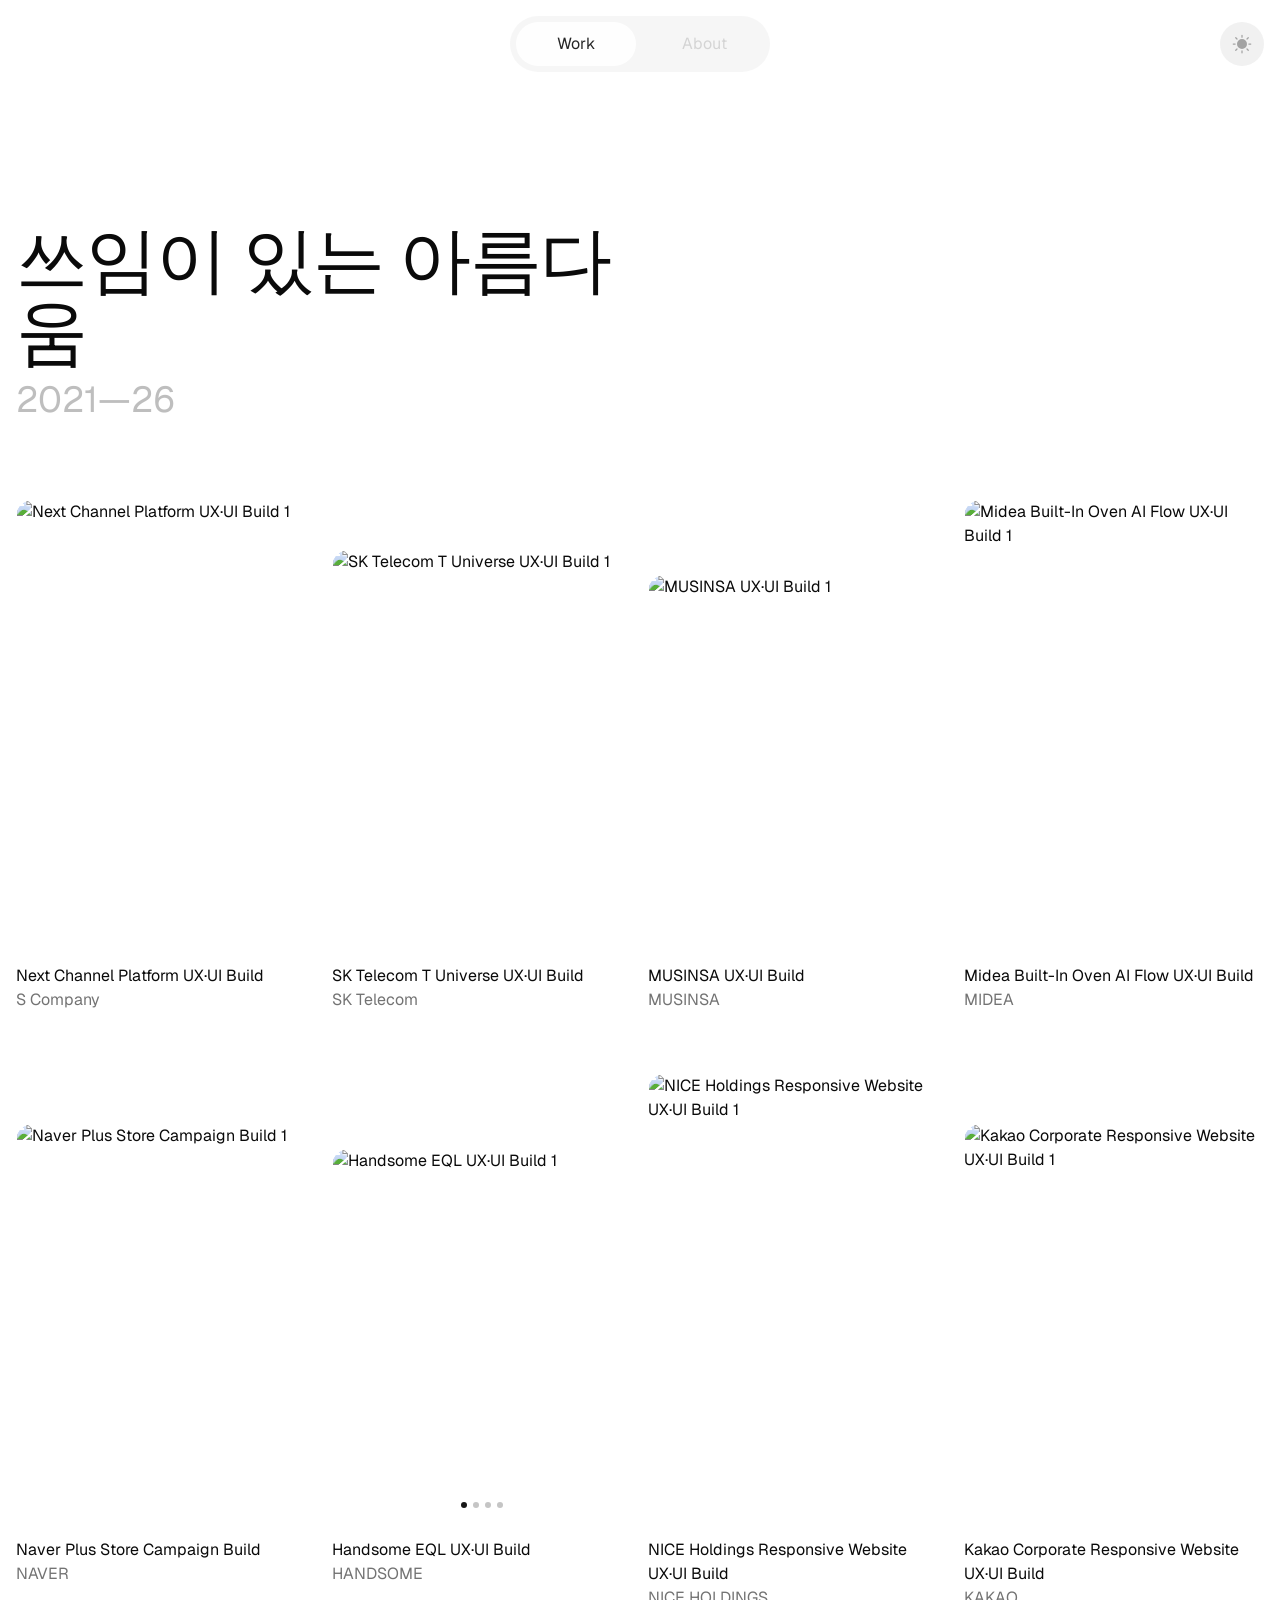
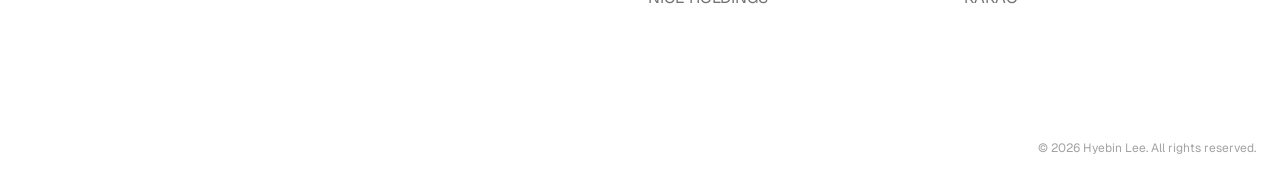
==== index.html @ cbdd17a4 "Replace the Work hero rotation with "Useful Beauty" in five languages Co-Authored-By: Claude Fable 5" ====
<!doctype html>
<html lang="ko">
<head>
  <meta charset="utf-8">
  <meta name="robots" content="noindex, nofollow">
  <meta name="viewport" content="width=device-width, initial-scale=1">
  <title>Hyebin Lee</title>
  <meta name="description" content="Selected works 2021—26">
  <link rel="icon" type="image/svg+xml" href="images/favicon/favicon.svg">
  <link rel="icon" type="image/png" sizes="32x32" href="images/favicon/favicon-32.png">
  <link rel="apple-touch-icon" sizes="180x180" href="images/favicon/favicon-180.png">
  <link rel="stylesheet" href="style.css">
  <!-- 첫 페인트 전 테마 적용 (깜빡임 방지) -->
  <script>
    (function () {
      var s = localStorage.getItem("theme");
      var d = window.matchMedia("(prefers-color-scheme: dark)").matches;
      if (s === "dark" || (!s && d)) document.documentElement.classList.add("dark");
    })();
  </script>
</head>
<body>
  <div class="shell">

    <!-- ===== 고정 헤더 ===== -->
    <div class="site-header">

      <nav class="seg-nav" data-active="work" aria-label="주 메뉴">
        <div class="seg-nav__bg"></div>
        <div class="seg-nav__track"><span class="seg-nav__pill"></span></div>
        <div class="seg-nav__links">
          <a class="seg-nav__link is-active" href="index.html" aria-current="page"><span>Work</span></a>
          <a class="seg-nav__link" href="info.html"><span>About</span></a>
        </div>
      </nav>
    </div>

    <main>
      <!-- ===== 히어로 ===== -->
      <section class="hero" aria-label="Intro">
        <header class="hero__inner">
          <h1 class="hero__title reveal" style="--delay:.05s">
            <span class="rotator" lang="ko" data-rotator data-items='["쓰임이 있는 아름다움", "Useful Beauty", "有用之美", "役に立つ美しさ", "Yǒuyòng zhī měi"]' data-langs='["ko", "en", "zh", "ja", "zh-Latn"]'>쓰임이 있는 아름다움</span>
          </h1>
          <p class="hero__sub reveal" style="--delay:.2s">2021—26</p>
        </header>
      </section>

      <section></section>

      <!-- ===== 프로젝트 갤러리 (script.js의 PROJECTS로 렌더) ===== -->
      <section class="gallery-section" aria-label="Project Gallery">
        <span class="sr-only">프로젝트 갤러리입니다.</span>
        <div class="gallery" aria-label="Gallery" data-gallery></div>
      </section>
    </main>

    <!-- ===== 푸터 ===== -->
    <footer class="site-footer">
      <div class="site-footer__theme">
        <button type="button" class="theme-btn" aria-label="테마 전환 버튼" data-theme-toggle>
          <span class="sr-only">테마를 전환합니다.</span>
          <span class="theme-btn__icon theme-btn__icon--sun" aria-hidden="true">
            <svg viewBox="0 0 256 256"><path d="M120,40V16a8,8,0,0,1,16,0V40a8,8,0,0,1-16,0Zm8,24a64,64,0,1,0,64,64A64.07,64.07,0,0,0,128,64ZM58.34,69.66A8,8,0,0,0,69.66,58.34l-16-16A8,8,0,0,0,42.34,53.66Zm0,116.68-16,16a8,8,0,0,0,11.32,11.32l16-16a8,8,0,0,0-11.32-11.32ZM192,72a8,8,0,0,0,5.66-2.34l16-16a8,8,0,0,0-11.32-11.32l-16,16A8,8,0,0,0,192,72Zm5.66,114.34a8,8,0,0,0-11.32,11.32l16,16a8,8,0,0,0,11.32-11.32ZM48,128a8,8,0,0,0-8-8H16a8,8,0,0,0,0,16H40A8,8,0,0,0,48,128Zm80,80a8,8,0,0,0-8,8v24a8,8,0,0,0,16,0V216A8,8,0,0,0,128,208Zm112-88H216a8,8,0,0,0,0,16h24a8,8,0,0,0,0-16Z"/></svg>
          </span>
          <span class="theme-btn__icon theme-btn__icon--moon" aria-hidden="true">
            <svg viewBox="0 0 256 256"><path d="M233.54,142.23a8,8,0,0,0-8-2,88.08,88.08,0,0,1-109.8-109.8,8,8,0,0,0-10-10,104.84,104.84,0,0,0-52.91,37A104,104,0,0,0,136,224a103.09,103.09,0,0,0,62.52-20.88,104.84,104.84,0,0,0,37-52.91A8,8,0,0,0,233.54,142.23Z"/></svg>
          </span>
        </button>
      </div>
      <div class="site-footer__copy">
        <p>© 2026 Hyebin Lee. All rights reserved.</p>
      </div>
    </footer>


  </div>
  <script src="script.js"></script>
</body>
</html>
---- style.css ----
/* ==========================================================================
   Hyebin Lee Portfolio — 공통 스타일
   Tailwind 유틸리티 값을 그대로 CSS로 옮겼습니다.
   브레이크포인트: sm 640px / md 768px
   ========================================================================== */

/* ---------- 폰트 ---------- */
@import url("https://fonts.googleapis.com/css2?family=Geist:wght@100..900&display=swap");
@import url("https://cdn.jsdelivr.net/gh/orioncactus/pretendard@v1.3.9/dist/web/variable/pretendardvariable-dynamic-subset.min.css");

/* ---------- 디자인 토큰 (원본 :root 값) ---------- */
:root {
  --background: oklch(100% 0 0);
  --foreground: oklch(14.5% 0 0);
  --muted-foreground: oklch(55.6% 0 0);
  --radius: 0.625rem;

  /* Tailwind neutral 팔레트 */
  --n-100: #f5f5f5;
  --n-200: #e5e5e5;
  --n-300: #d4d4d4;
  --n-400: #a3a3a3;
  --n-500: #737373;
  --n-600: #525252;
  --n-700: #404040;
  --n-800: #262626;
  --n-900: #171717;

  /* 테마별 시맨틱 색 */
  --nav-active: var(--n-800);
  --nav-inactive: var(--n-300);
  --nav-inactive-hover: var(--n-400);
  --nav-pill: rgb(255 255 255 / 0.9);
  --copyright: var(--n-400);
  --heading: var(--n-700);
  --cell: var(--n-600);
  --theme-icon: var(--n-400);
  --skeleton: var(--n-100);

  color-scheme: light;
}

html.dark {
  --background: oklch(14.5% 0 0);
  --foreground: oklch(98.5% 0 0);
  --muted-foreground: oklch(70.8% 0 0);

  --nav-active: var(--n-100);
  --nav-inactive: var(--n-600);
  --nav-inactive-hover: var(--n-500);
  --nav-pill: rgb(64 64 64 / 0.9);
  --copyright: var(--n-600);
  --heading: var(--n-300);
  --cell: var(--n-300);
  --theme-icon: rgb(255 255 255 / 0.5);
  --skeleton: var(--n-900);

  color-scheme: dark;
}

/* ---------- 리셋 ---------- */
*,
*::before,
*::after {
  box-sizing: border-box;
  border: 0 solid;
  margin: 0;
  padding: 0;
}

html {
  -webkit-text-size-adjust: 100%;
  background: var(--background);
  transition: background-color 0.4s ease;
}

body {
  font-family: Geist, "Pretendard Variable", Pretendard, -apple-system, BlinkMacSystemFont, system-ui, sans-serif;
  font-size: 16px;
  line-height: 1.5;
  background: var(--background);
  color: var(--foreground);
  -webkit-font-smoothing: antialiased;
  transition: background-color 0.4s ease, color 0.4s ease;
}

a {
  color: inherit;
  text-decoration: none;
}

button {
  font: inherit;
  color: inherit;
  background: none;
  cursor: pointer;
}

ul,
ol,
li {
  list-style: none;
}

img,
video,
picture {
  display: block;
  max-width: 100%;
}

.sr-only {
  position: absolute;
  width: 1px;
  height: 1px;
  padding: 0;
  margin: -1px;
  overflow: hidden;
  clip: rect(0, 0, 0, 0);
  white-space: nowrap;
  border-width: 0;
}

/* ---------- 레이아웃 셸 (div.flex.min-h-svh.flex-col) ---------- */
.shell {
  display: flex;
  flex-direction: column;
  min-height: 100svh;
}

main {
  flex: 1;
}

/* ==========================================================================
   고정 헤더: 테마 버튼 + 세그먼트 내비
   원본: fixed top-0 min-w-full py-4 grid place-items-center z-50 isolate
   ========================================================================== */
.site-header {
  position: fixed;
  top: 0;
  left: 0;
  min-width: 100%;
  padding: 16px 0;
  display: grid;
  place-items: center;
  z-index: 50;
  isolation: isolate;
}

/* 테마 전환 버튼 (공통) */
.theme-btn {
  display: inline-flex;
  align-items: center;
  justify-content: center;
  flex-shrink: 0;
  border: 1px solid transparent;
  border-radius: 9999px;
  background: rgb(163 163 163 / 0.1);
  transition: background-color 0.2s ease, transform 0.1s ease;
  user-select: none;
}
.theme-btn:hover {
  background: rgb(163 163 163 / 0.2);
}
.theme-btn:active {
  transform: translateY(1px);
}
.theme-btn:focus-visible {
  outline: 3px solid rgb(163 163 163 / 0.5);
  outline-offset: 0;
}
.theme-btn__icon {
  display: inline-flex;
  color: var(--theme-icon);
  transition: opacity 0.4s ease, filter 0.4s ease, transform 0.4s ease;
}
.theme-btn__icon svg {
  width: 24px;
  height: 24px;
  fill: currentColor;
}
.theme-btn__icon--moon { display: none; }
html.dark .theme-btn__icon--sun { display: none; }
html.dark .theme-btn__icon--moon { display: inline-flex; }

/* 상세 페이지 헤더의 Back 버튼: 테마 버튼 자리에 같은 알약 스타일 */
.back-btn {
  gap: 8px;
  padding: 0 20px 0 16px;
  font-size: 16px;
  line-height: 1;
  color: var(--nav-active);
  text-decoration: none;
  /* 테마 토글 버튼과 동일한 반투명 배경 + 배경 블러 */
  background: rgb(163 163 163 / 0.15);
  -webkit-backdrop-filter: blur(12px);
  backdrop-filter: blur(12px);
}
.back-btn:hover {
  background: rgb(163 163 163 / 0.28);
}
.back-btn svg {
  width: 18px;
  height: 18px;
  fill: currentColor;
  color: var(--theme-icon);
  transition: transform 0.25s cubic-bezier(0.16, 1, 0.3, 1), color 0.2s ease;
}
.back-btn:hover svg {
  transform: translateX(-3px);
  color: var(--nav-active);
}
/* 모바일에서는 내비 알약과 겹치지 않도록 아이콘만 */
@media (max-width: 639px) {
  .back-btn {
    padding: 0;
    gap: 0;
  }
  .back-btn span {
    position: absolute;
    width: 1px;
    height: 1px;
    overflow: hidden;
    clip: rect(0, 0, 0, 0);
  }
}

/* 헤더용: min-w-14 min-h-14 absolute left-4 top-4 */
.site-header .theme-btn {
  position: absolute;
  left: 16px;
  top: 16px;
  min-width: 56px;
  min-height: 56px;
}

/* 세그먼트 내비: nav.relative.p-1.5.rounded-full */
.seg-nav {
  position: relative;
  padding: 6px;
  border-radius: 9999px;
}
.seg-nav__bg {
  position: absolute;
  inset: 0;
  border-radius: 9999px;
  background: rgb(163 163 163 / 0.1);
  -webkit-backdrop-filter: blur(12px);
  backdrop-filter: blur(12px);
}
/* 흰 알약 인디케이터: inset-1.5 grid-cols-2 gap-2 */
.seg-nav__track {
  position: absolute;
  inset: 6px;
  display: grid;
  grid-template-columns: repeat(2, minmax(0, 1fr));
  gap: 8px;
  pointer-events: none;
}
.seg-nav__pill {
  display: block;
  height: 100%;
  width: 100%;
  border-radius: 9999px;
  background: var(--nav-pill);
  transition: transform 0.45s cubic-bezier(0.32, 0.72, 0, 1), background-color 0.4s ease;
  grid-column: 1;
}
.seg-nav[data-active="info"] .seg-nav__pill {
  transform: translateX(calc(100% + 8px));
}
.seg-nav__links {
  position: relative;
  display: grid;
  grid-template-columns: repeat(2, minmax(0, 1fr));
  gap: 8px;
}
/* a.min-w-24 md:min-w-30 min-h-11 grid place-items-center */
.seg-nav__link {
  position: relative;
  z-index: 10;
  min-width: 96px;
  min-height: 44px;
  display: grid;
  place-items: center;
  border-radius: 9999px;
  color: var(--nav-inactive);
  transition: color 0.2s ease;
}
.seg-nav__link:hover {
  color: var(--nav-inactive-hover);
}
.seg-nav__link.is-active {
  color: var(--nav-active);
}
@media (min-width: 768px) {
  .seg-nav__link {
    min-width: 120px;
  }
}

/* ==========================================================================
   진입 애니메이션 (원본은 framer-motion blur variant)
   ========================================================================== */
@keyframes reveal-blur {
  from {
    opacity: 0;
    filter: blur(8px);
    transform: translateY(14px);
  }
  to {
    opacity: 1;
    filter: blur(0);
    transform: none;
  }
}
.reveal {
  animation: reveal-blur 0.7s cubic-bezier(0.22, 1, 0.36, 1) both;
  animation-delay: var(--delay, 0s);
}
@media (prefers-reduced-motion: reduce) {
  .reveal {
    animation: none;
  }
}

/* ==========================================================================
   WORK 페이지 — 히어로
   section.min-w-full.min-h-[90dvh].md:min-h-[90vh].grid.place-items-center
   ========================================================================== */
.hero {
  min-width: 100%;
  min-height: 90dvh;
  display: grid;
  place-items: center;
}
@media (min-width: 768px) {
  .hero {
    min-height: 90vh;
  }
}
.hero__inner {
  text-align: center;
  width: 100%;
}
/* h1.text-4xl.tracking-tight.pb-2.sm:text-7xl */
.hero__title {
  font-size: 36px;
  line-height: 40px;
  letter-spacing: -0.025em;
  font-weight: 400;
  padding-bottom: 8px;
  min-height: 48px;
}
@media (min-width: 640px) {
  .hero__title {
    font-size: 72px;
    line-height: 72px;
    min-height: 80px;
  }
}
/* 로테이션 텍스트 */
.rotator {
  display: inline-block;
  transition: opacity 0.5s ease, filter 0.5s ease, transform 0.5s ease;
}
.rotator.is-out {
  opacity: 0;
  filter: blur(8px);
  transform: translateY(-6px);
}
.rotator.is-in {
  opacity: 0;
  filter: blur(8px);
  transform: translateY(6px);
}
/* p.text-2xl.sm:text-4xl.text-neutral-400/70.pt-1 */
.hero__sub {
  font-size: 24px;
  line-height: 32px;
  padding-top: 4px;
  color: rgb(163 163 163 / 0.7);
}
@media (min-width: 640px) {
  .hero__sub {
    font-size: 36px;
    line-height: 40px;
  }
}

/* ==========================================================================
   WORK 페이지 — 프로젝트 갤러리
   ========================================================================== */
.gallery-section {
  min-width: 100%;
  display: flex;
  justify-content: center;
}
/* grid px-3 w-full md:px-0 md:max-w-[90vw] grid-cols-1 sm:grid-cols-2 md:grid-cols-3 gap-3 md:gap-4 */
.gallery {
  display: grid;
  width: 100%;
  padding: 0 12px;
  grid-template-columns: repeat(1, minmax(0, 1fr));
  grid-auto-rows: auto;
  gap: 12px;
}
@media (min-width: 640px) {
  .gallery {
    grid-template-columns: repeat(2, minmax(0, 1fr));
  }
}
@media (min-width: 768px) {
  .gallery {
    padding: 0;
    max-width: 90vw;
    grid-template-columns: repeat(3, minmax(0, 1fr));
    gap: 16px;
  }
}

/* 카드
   relative bg-background rounded-xl overflow-hidden transition-transform duration-300
   hover:scale-[1.005] hover:z-10 col-span-1 aspect-[4/5] md:aspect-[var(--ratio)] */
.card {
  position: relative;
  background: var(--background);
  border-radius: 16px;
  overflow: hidden;
  grid-column: span 1 / span 1;
  aspect-ratio: 4 / 5;
  /* 모서리 안티에일리어싱 보정: transform이 걸린 요소의 라운드 클리핑이 각져 보이는 현상 방지 */
  isolation: isolate;
  -webkit-mask-image: -webkit-radial-gradient(white, black);
  /* 스크롤 진입 시 blur 리빌 (script.js IntersectionObserver) */
  --reveal-ease: cubic-bezier(0.16, 1, 0.3, 1);
  opacity: 0;
  filter: blur(6px);
  transform: translateY(16px) scale(0.985) translateZ(0);
  transition:
    opacity 1s var(--reveal-ease),
    filter 1s var(--reveal-ease),
    transform 1.1s var(--reveal-ease);
}
/* 내부 클리핑 레이어도 같은 라운드를 갖게 해 모서리 픽셀이 새지 않도록 */
.card__viewport,
.card__clip {
  border-radius: inherit;
}
.card.is-visible {
  opacity: 1;
  filter: none;
  transform: translateZ(0);
  will-change: auto;
  /* 등장 후에는 원본처럼 hover 스케일만 0.3s */
  transition:
    opacity 1s var(--reveal-ease),
    filter 1s var(--reveal-ease),
    transform 0.3s ease;
}
.card.is-visible:hover {
  transform: translateZ(0) scale(1.005);
  z-index: 10;
}
@media (prefers-reduced-motion: reduce) {
  .card {
    opacity: 1;
    filter: none;
    transform: none;
    transition: none;
  }
}
@media (min-width: 768px) {
  .card {
    aspect-ratio: var(--ratio, 4 / 5);
  }
}
/* 가로 2칸: col-span-1 sm:col-span-full md:col-span-2 */
@media (min-width: 640px) {
  .card--wide {
    grid-column: 1 / -1;
  }
}
@media (min-width: 768px) {
  .card--wide {
    grid-column: span 2 / span 2;
  }
}
/* 전체 폭: col-span-full aspect-[var(--ratio)] (모바일도 ratio 유지) */
.card--full {
  grid-column: 1 / -1;
  aspect-ratio: var(--ratio, 16 / 9);
}

/* 캐러셀 */
.card__viewport {
  position: absolute;
  inset: 0;
}
.card__clip {
  height: 100%;
  overflow: hidden;
  background: var(--background);
  clip-path: inset(0 1px);
}
.card__track {
  display: flex;
  height: 100%;
  transition: transform 0.55s cubic-bezier(0.32, 0.72, 0, 1);
  will-change: transform;
}
.card__track.is-dragging {
  transition: none;
}
.slide {
  position: relative;
  flex-shrink: 0;
  width: 100%;
  height: 100%;
  min-width: 0;
}
.slide__media {
  position: absolute;
  inset: -0.5px;
}
.slide__media > img,
.slide__media > video,
.slide__media > .slide__ph {
  position: absolute;
  inset: 0;
  width: 100%;
  height: 100%;
  object-fit: cover;
}
/* 이미지/영상 대신 쓰는 플레이스홀더 (실제 미디어로 교체하세요) */
.slide__ph {
  background: var(--ph, linear-gradient(135deg, #2b2b2b, #111));
}
.slide__ph::after {
  content: attr(data-label);
  position: absolute;
  left: 50%;
  top: 50%;
  transform: translate(-50%, -50%);
  font-size: 12px;
  letter-spacing: 0.08em;
  text-transform: uppercase;
  color: rgb(255 255 255 / 0.25);
}
/* 로딩 스켈레톤 (원본 animate-pulse) */
.slide__skeleton {
  position: absolute;
  inset: 0;
  background: var(--skeleton);
  animation: pulse 2s cubic-bezier(0.4, 0, 0.6, 1) infinite;
}
@keyframes pulse {
  50% { opacity: 0.5; }
}

/* 이전/다음: absolute top-0 h-full w-1/2 flex items-end pb-3 text-white/40 hover:text-white */
.card__nav {
  position: absolute;
  top: 0;
  height: 100%;
  width: 50%;
  display: flex;
  align-items: flex-end;
  padding-bottom: 9px;           /* 화살표(20px) 중심 = 아래에서 19px = 도트(bottom 16 + 3px) 중심 */
  color: rgb(255 255 255 / 0.4);
  transition: color 0.2s ease;
  z-index: 10;
  -webkit-tap-highlight-color: transparent;
}
.card__nav:hover {
  color: #fff;
}
.card__nav--prev {
  left: 0;
  justify-content: flex-start;
  padding-left: 12px;
}
.card__nav--next {
  right: 0;
  justify-content: flex-end;
  padding-right: 12px;
}
.card__nav svg {
  width: 20px;
  height: 20px;
  fill: currentColor;
  opacity: 0;
  transition: opacity 0.2s ease;
}
.card:hover .card__nav svg {
  opacity: 1;
}
@media (hover: none) {
  .card__nav svg {
    opacity: 1;
  }
}
/* 커스텀 커서 (원본 cursor-none + 화살표 커서) */
@media (hover: hover) and (pointer: fine) {
  .card__nav--prev { cursor: w-resize; }
  .card__nav--next { cursor: e-resize; }
}

/* 도트: absolute bottom-4 left-1/2 -translate-x-1/2 flex gap-1.5 */
.card__dots {
  position: absolute;
  bottom: 16px;
  left: 50%;
  transform: translateX(-50%);
  display: flex;
  gap: 6px;
  z-index: 10;
}
.card__dot {
  width: 6px;
  height: 6px;
  border-radius: 9999px;
  background: rgb(255 255 255 / 0.4);
  transition: background-color 0.2s ease;
}
.card__dot:hover {
  background: rgb(255 255 255 / 0.6);
}
.card__dot.is-active {
  background: #fff;
}

/* 밝은 이미지 카드: 텍스트를 검정 계열로 (script.js text: "dark") */
.card--dark-text .card__title {
  color: var(--n-900);
  text-shadow: 0 1px 3px rgb(255 255 255 / 0.4);
}
.card--dark-text .card__client {
  color: rgb(23 23 23 / 0.6);
  text-shadow: 0 1px 3px rgb(255 255 255 / 0.4);
}
.card--dark-text .tag {
  background: rgb(23 23 23 / 0.08);
  color: rgb(23 23 23 / 0.5);
}
.card--dark-text .card__nav {
  color: rgb(23 23 23 / 0.35);
}
.card--dark-text .card__nav:hover {
  color: var(--n-900);
}
.card--dark-text .card__dot {
  background: rgb(23 23 23 / 0.25);
}
.card--dark-text .card__dot:hover {
  background: rgb(23 23 23 / 0.45);
}
.card--dark-text .card__dot.is-active {
  background: var(--n-900);
}
.card--dark-text .card__hint {
  background: rgb(23 23 23 / 0.08);
  color: rgb(23 23 23 / 0.8);
}

/* 상세 페이지 링크 카드: 카드 전체가 <a>, 하단 우측에 힌트 */
.card__link {
  position: absolute;
  inset: 0;
  z-index: 15;
  border-radius: inherit;
}
.card--linked {
  cursor: pointer;
}
.card__hint {
  position: absolute;
  right: 16px;
  bottom: 14px;
  z-index: 16;
  display: inline-flex;
  align-items: center;
  gap: 2px;
  padding: 4px 8px 4px 10px;
  border-radius: 9999px;
  background: rgb(163 163 163 / 0.2);
  color: rgb(255 255 255 / 0.85);
  font-size: 12px;
  line-height: 16px;
  -webkit-backdrop-filter: blur(4px);
  backdrop-filter: blur(4px);
  pointer-events: none;
  opacity: 0;
  transform: translateY(4px);
  transition: opacity 0.25s ease, transform 0.25s ease;
}
.card__hint svg {
  width: 14px;
  height: 14px;
  fill: currentColor;
}
.card--linked:hover .card__hint {
  opacity: 1;
  transform: none;
}
@media (hover: none) {
  .card__hint {
    opacity: 1;
    transform: none;
  }
}

/* 풀와이드 영상 진행바: bottom-0 h-0.5 bg-white/10 → inner bg-white */
.card__progress {
  position: absolute;
  left: 0;
  right: 0;
  bottom: 0;
  height: 2px;
  background: rgb(255 255 255 / 0.1);
  pointer-events: none;
  z-index: 10;
}
.card__progress > span {
  display: block;
  height: 100%;
  width: 0%;
  background: #fff;
  transition: width 250ms linear;
}

/* 캡션: figure.absolute.flex.justify-between.gap-2.top-6.left-6.right-5.z-20 */
.card__caption {
  position: absolute;
  top: 24px;
  left: 24px;
  right: 20px;
  display: flex;
  justify-content: space-between;
  gap: 8px;
  z-index: 20;
  user-select: none;
  pointer-events: none;
}
.card__meta {
  display: flex;
  flex-direction: column;
  align-items: flex-start;
  /* 오른쪽 태그(absolute)와 겹치지 않도록 제목 폭 제한 → 긴 제목은 줄바꿈 */
  max-width: 62%;
}
.card__title {
  word-break: keep-all;
}
.card__title {
  color: #fff;
  text-shadow: 0 1px 3px rgb(0 0 0 / 0.3);
}
.card__client {
  color: rgb(255 255 255 / 0.7);
  text-shadow: 0 1px 3px rgb(0 0 0 / 0.3);
}
/* 태그: absolute right-0 top-0.5 flex-col gap-1 items-end text-xs */
.card__tags {
  position: absolute;
  right: 0;
  top: 2px;
  display: flex;
  flex-direction: column;
  align-items: flex-end;
  gap: 4px;
  font-size: 12px;
  line-height: 16px;
  z-index: 50;
}
/* span.px-2.py-0.5.bg-neutral-400/20.text-neutral-200/40.backdrop-blur-sm.rounded-full */
.tag {
  display: inline-block;
  padding: 2px 8px;
  border-radius: 9999px;
  background: rgb(163 163 163 / 0.2);
  color: rgb(229 229 229 / 0.4);
  -webkit-backdrop-filter: blur(4px);
  backdrop-filter: blur(4px);
  white-space: nowrap;
}

/* ==========================================================================
   푸터
   footer.min-w-full.flex.items-center.justify-between.py-2.md:py-4.px-6
   ========================================================================== */
.site-footer {
  min-width: 100%;
  display: flex;
  flex-direction: row;
  align-items: center;
  justify-content: space-between;
  padding: 8px 24px;
}
@media (min-width: 768px) {
  .site-footer {
    padding: 16px 24px;
  }
}
/* 테마 버튼: 화면 오른쪽 위 플로팅 고정 (헤더 내비 알약과 세로 중심 일치: 16 + (56 - 44) / 2) */
.site-footer {
  justify-content: flex-end;
}
.site-footer__theme {
  position: fixed;
  right: 16px;
  top: 22px;
  z-index: 60;
}
.site-footer .theme-btn {
  width: 44px;
  height: 44px;
  min-width: 44px;
  padding: 0;
  background: rgb(163 163 163 / 0.15);
  -webkit-backdrop-filter: blur(12px);
  backdrop-filter: blur(12px);
}
.site-footer .theme-btn:hover {
  background: rgb(163 163 163 / 0.28);
}
.site-footer .theme-btn__icon svg {
  width: 20px;
  height: 20px;
}
@media (min-width: 768px) {
  .site-footer__theme {
    right: 16px;
    top: 22px;
  }
}
/* p.text-[0.7rem].md:text-xs.text-neutral-400.dark:text-neutral-600 */
.site-footer__copy p {
  font-size: 0.7rem;
  line-height: 1rem;
  color: var(--copyright);
}
@media (min-width: 768px) {
  .site-footer__copy p {
    font-size: 12px;
    line-height: 16px;
  }
}

/* ==========================================================================
   HELLO(/info) 페이지
   ========================================================================== */
.info-section {
  display: flex;
  flex-direction: column;
  align-items: center;
}
/* div.px-5.md:px-0.w-full.md:w-[60vw].md:min-w-150 */
.info-content {
  width: 100%;
  padding: 0 20px;
  display: flex;
  flex-direction: column;
  align-items: center;
}
@media (min-width: 768px) {
  .info-content {
    padding: 0;
    width: 60vw;
    min-width: 600px;
  }
}
.info-hero {
  min-width: 100%;
  min-height: 90dvh;
  display: grid;
  place-items: center;
}
@media (min-width: 768px) {
  .info-hero {
    min-height: 90vh;
  }
}
.info-hero__row {
  width: 100%;
  display: flex;
}
/* text-4xl sm:text-5xl md:text-6xl 의 80% (36→29, 48→38, 60→48) */
.info-hero__name,
.info-hero__years {
  font-size: 29px;
  line-height: 32px;
  font-weight: 400;
}
@media (min-width: 640px) {
  .info-hero__name,
  .info-hero__years {
    font-size: 38px;
    line-height: 1;
  }
}
@media (min-width: 768px) {
  .info-hero__name,
  .info-hero__years {
    font-size: 48px;
    line-height: 1;
  }
}
.info-hero__name {
  margin-right: auto;
}
.info-hero__years {
  margin-left: auto;
  color: rgb(163 163 163 / 0.5);
}

/* 소개문: section.w-full.mb-40 > h2.flex-col.gap-0.5.max-w-[80%].sm:w-[70%].sm:min-w-115 */
.info-bio {
  width: 100%;
  margin-bottom: 160px;
}
.info-bio__text {
  display: flex;
  flex-direction: column;
  gap: 2px;
  max-width: 80%;
  font-size: 16px;
  line-height: 24px;
  font-weight: 400;
}
@media (min-width: 640px) {
  .info-bio__text {
    width: 70%;
    min-width: 460px;
  }
}
.info-bio__text .pb-8 {
  padding-bottom: 32px;
}
.info-bio__text a {
  color: rgb(163 163 163 / 0.8);
  transition: color 0.2s ease;
}
.info-bio__text a:hover {
  color: var(--n-500);
}
.info-bio__text a.link-red:hover {
  color: #ef4444;
}

/* 표 영역 */
.info-tables {
  width: 100%;
  display: flex;
  flex-direction: column;
}
.info-block {
  margin-bottom: 40px;
}
.info-block__header {
  display: flex;
  justify-content: space-between;
}
/* h2.text-lg.font-medium.pb-2.text-neutral-700 */
.info-block__title {
  font-size: 18px;
  line-height: 28px;
  font-weight: 500;
  padding-bottom: 8px;
  color: var(--heading);
}
.info-block__title--tight {
  letter-spacing: -0.02rem;
}
.info-table {
  display: grid;
  grid-template-columns: repeat(2, minmax(0, 1fr));
  width: 100%;
}
/* li.grid.grid-cols-subgrid.col-span-full.border-t-2.border-t-neutral-400/20.pt-2.pb-3 */
.info-row {
  display: grid;
  grid-template-columns: subgrid;
  grid-column: 1 / -1;
  border-top: 2px solid rgb(163 163 163 / 0.2);
  padding-top: 8px;
  padding-bottom: 12px;
}
.info-cell {
  display: flex;
  flex-direction: column;
  color: var(--cell);
}
.info-cell--end {
  text-align: end;
}
.info-cell--muted {
  color: rgb(163 163 163 / 0.5);
}
.info-cell .sub {
  opacity: 0.3;
}

/* Contact: section.w-full.mb-20 > ul.flex.gap-4.text-neutral-400/50 */
.info-contact {
  width: 100%;
  margin-bottom: 80px;
}
.info-contact__list {
  display: flex;
  gap: 16px;
  color: rgb(163 163 163 / 0.5);
}
.info-contact__list li {
  transition: color 0.2s ease;
}
.info-contact__list li:hover {
  color: var(--n-400);
}

/* ==========================================================================
   v2 레이아웃 — COLLINS Case Studies 배치 규칙 (wearecollins.com/case-studies)
   타이포·색·사이즈는 기존 유지, 카드/텍스트의 위치와 정렬만 변경.
   원본 레이아웃은 backup/v1-wooseong-layout/ 에 보관.
   ========================================================================== */

/* ---------- 히어로: 왼쪽 정렬, 첫 카드의 왼쪽 라인과 일치 ---------- */
/* 갤러리와 같은 컨테이너 규칙(max-width 1440 · 좌우 패딩 16 / 모바일 24)을 써서 어떤 폭에서도 x가 같다 */
.hero {
  min-height: 0;
  min-width: 0;
  display: block;
  place-items: start;
  justify-items: start;
  width: 100%;
  max-width: 1440px;
  margin: 0 auto;
  padding: 176px 24px 48px;
}
@media (min-width: 768px) {
  .hero {
    padding: 224px 16px 80px;
  }
}
.hero__inner {
  text-align: left;
  width: 100%;
  max-width: 640px;
  margin: 0;
  justify-self: start;
}
.hero__title {
  min-height: 0;
}

/* ---------- 갤러리: 4열 그리드 (4 / 4), 간격은 항상 16px, 하단 정렬 ---------- */
/* 카드 폭은 컬럼에 따라 유동적이라 어느 폭에서도 간격이 일정. 1440px에서 카드 340px (COLLINS와 동일) */
.gallery {
  display: grid;
  grid-template-columns: repeat(4, minmax(0, 1fr));
  align-items: end;
  gap: 124px 16px;
  width: 100%;
  max-width: 1440px;      /* 340px 카드 4장 + 간격 48px + 좌우 패딩 32px */
  margin: 0 auto;
  padding: 0 16px;
}
@media (min-width: 768px) {
  .gallery {
    max-width: 1440px;
    padding: 0 16px;
    gap: 124px 16px;
  }
}
.gallery .card,
.gallery .card--wide,
.gallery .card--full {
  grid-column: span 1;
  width: auto;
  margin: 0;
}
/* 비율 순환: 2:3 → 3:4 → 4:5 */
.gallery .card:nth-child(3n + 1) { aspect-ratio: 2 / 3; }
.gallery .card:nth-child(3n + 2) { aspect-ratio: 3 / 4; }
.gallery .card:nth-child(3n + 3) { aspect-ratio: 4 / 5; }
@media (min-width: 768px) {
  .gallery .card:nth-child(3n + 1) { aspect-ratio: 2 / 3; }
  .gallery .card:nth-child(3n + 2) { aspect-ratio: 3 / 4; }
  .gallery .card:nth-child(3n + 3) { aspect-ratio: 4 / 5; }
}

/* 갤러리 아래 여백: 마지막 행 캡션(absolute, 최대 약 90px) 자리 + 푸터 전 숨 고르기 */
.gallery-section {
  padding-bottom: 200px;
}
@media (max-width: 767px) {
  .gallery-section {
    padding-bottom: 140px;
  }
}

/* 카드: 라운드 클리핑은 이미지 영역(viewport)만 담당 → 캡션이 카드 밖으로 나갈 수 있게 */
.gallery .card {
  overflow: visible;
  -webkit-mask-image: none;
  background: transparent;
}
.gallery .card__viewport {
  overflow: hidden;
  border-radius: 16px;
  background: var(--background);
  isolation: isolate;
  -webkit-mask-image: -webkit-radial-gradient(white, black);
}

/* 캡션: 카드 바깥 아래, 왼쪽 정렬. 프로젝트명 + 회사명만 */
.card__caption {
  top: 100%;
  left: 0;
  right: 0;
  bottom: auto;
  margin-top: 14px;
  flex-direction: column;
  justify-content: flex-start;
  align-items: flex-start;
  gap: 2px;
  text-align: left;
  pointer-events: none;
}
.card__meta {
  align-items: flex-start;
  max-width: 100%;
}
.gallery .card .card__title {
  color: var(--foreground);
  text-shadow: none;
  font-size: 16px;
  line-height: 24px;
}
.gallery .card .card__client {
  color: var(--muted-foreground);
  text-shadow: none;
  font-size: 16px;
  line-height: 24px;
}
/* 뱃지(태그)와 상세 링크 힌트 제거 */
.card__tags,
.card__hint {
  display: none;
}
.card__dots {
  bottom: 16px;
}

/* ---------- 모바일: 2열 그리드, 간격 일정(16px), 모두 4:5, 캡션은 카드 아래 ---------- */
@media (max-width: 767px) {
  /* 모바일: 카드가 작아지는 만큼 모서리도 16px → 12px */
  .gallery .card,
  .gallery .card__viewport {
    border-radius: 12px;
  }
  .gallery {
    grid-template-columns: repeat(2, minmax(0, 1fr));
    gap: 28px 8px;           /* 캡션이 카드 흐름 안에 들어오므로 세로 값은 실제 여백 */
    padding: 0 16px;
    max-width: none;
    align-items: start;      /* 캡션 줄 수가 달라도 이미지 윗선을 맞춤 */
  }
  /* 카드 자체는 비율을 풀고 세로 플렉스로: 이미지(4:5) + 캡션이 한 그리드 셀 안에 쌓임 */
  .gallery .card,
  .gallery .card--wide,
  .gallery .card--full,
  .gallery .card:nth-child(4),
  .gallery .card:nth-child(5),
  .gallery .card:nth-child(3n + 1),
  .gallery .card:nth-child(3n + 2),
  .gallery .card:nth-child(3n + 3) {
    grid-column: span 1;
    aspect-ratio: auto;
    display: flex;
    flex-direction: column;
  }
  .gallery .card__viewport {
    position: relative;
    inset: auto;
    width: 100%;
    aspect-ratio: 4 / 5;
  }
  .card__caption {
    position: static;
    margin-top: 10px;
    gap: 0;
  }
  .gallery .card .card__title {
    font-size: 13px;
    line-height: 18px;
  }
  .gallery .card .card__client {
    font-size: 12px;
    line-height: 16px;
  }
  /* 모바일: 도트(6px)와 화살표(20px)의 세로 중심을 아래에서 17px로 맞춤 */
  .card__dots {
    bottom: 14px;
  }
  .card__nav {
    padding-bottom: 7px;
  }
}

/* ==========================================================================
   페이지 전환 — 내부 링크 이동 시 이탈 페이드 (script.js initPageTransitions가 html.is-leaving 부여)
   ========================================================================== */
.shell {
  transition: opacity 0.24s ease;
}
html.is-leaving .shell {
  opacity: 0;
  pointer-events: none;
}
@media (prefers-reduced-motion: reduce) {
  .shell { transition: none; }
}
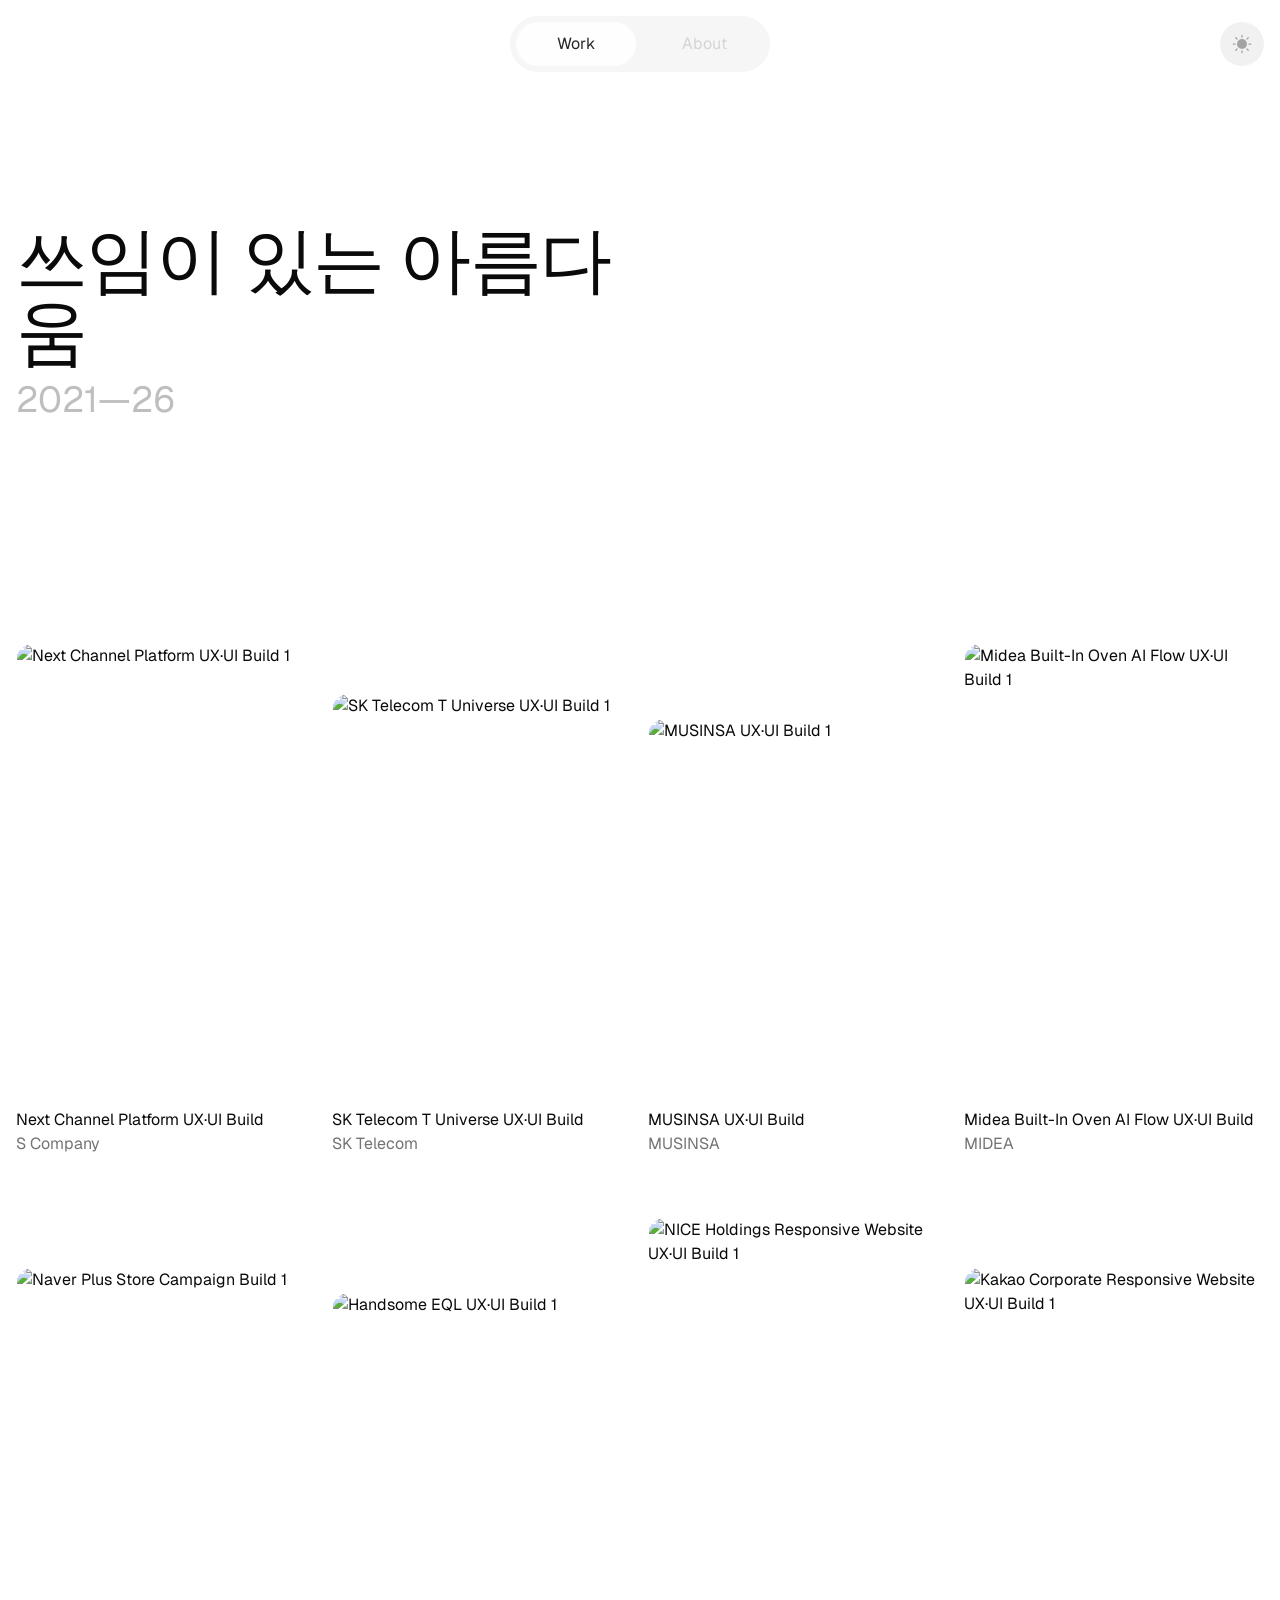
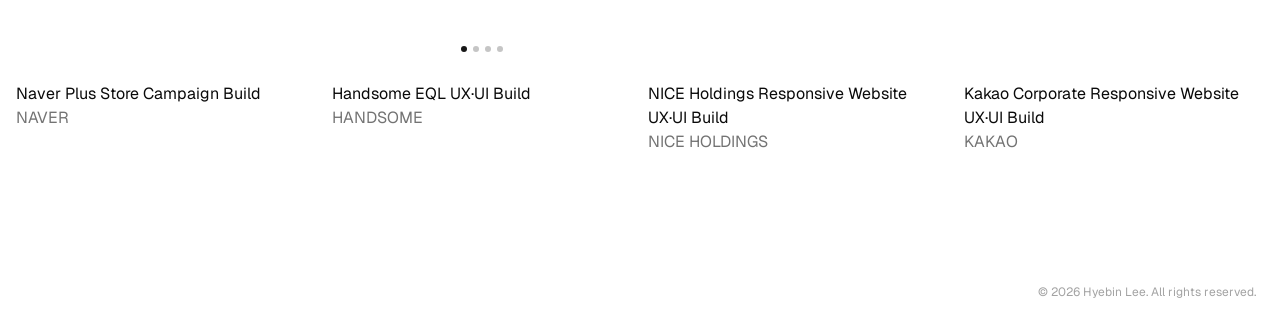
==== commit 5d68cdcd: "Title rotation: 3.2s interval and stronger blur Co-Authored-By: Claude Fable 5.1 <noreply@anthropic." ====
--- a/index.html
+++ b/index.html
@@ -40,7 +40,7 @@
       <section class="hero" aria-label="Intro">
         <header class="hero__inner">
           <h1 class="hero__title reveal" style="--delay:.05s">
-            <span class="rotator" lang="ko" data-rotator data-items='["쓰임이 있는 아름다움", "Useful Beauty", "有用之美", "役に立つ美しさ", "Yǒuyòng zhī měi"]' data-langs='["ko", "en", "zh", "ja", "zh-Latn"]'>쓰임이 있는 아름다움</span>
+            <span class="rotator" lang="ko" data-rotator data-interval="3200" data-items='["쓰임이 있는 아름다움", "Useful Beauty", "有用之美", "役に立つ美しさ", "Yǒuyòng zhī měi"]' data-langs='["ko", "en", "zh", "ja", "zh-Latn"]'>쓰임이 있는 아름다움</span>
           </h1>
           <p class="hero__sub reveal" style="--delay:.2s">2021—26</p>
         </header>
--- a/style.css
+++ b/style.css
@@ -363,17 +363,19 @@
 /* 로테이션 텍스트 */
 .rotator {
   display: inline-block;
-  transition: opacity 0.5s ease, filter 0.5s ease, transform 0.5s ease;
-}
+  transition: opacity 0.5s cubic-bezier(0.22, 1, 0.36, 1), filter 0.5s cubic-bezier(0.22, 1, 0.36, 1), transform 0.5s cubic-bezier(0.22, 1, 0.36, 1);
+}
+/* 사라질 때: 살짝 위로 올라가며 사라짐 */
 .rotator.is-out {
   opacity: 0;
   filter: blur(8px);
-  transform: translateY(-6px);
-}
+  transform: translateY(-0.18em);
+}
+/* 나타날 때: 살짝 아래에서 위로 올라오며 나타남 */
 .rotator.is-in {
   opacity: 0;
   filter: blur(8px);
-  transform: translateY(6px);
+  transform: translateY(0.18em);
 }
 /* p.text-2xl.sm:text-4xl.text-neutral-400/70.pt-1 */
 .hero__sub {
@@ -592,6 +594,7 @@
   fill: currentColor;
   opacity: 0;
   transition: opacity 0.2s ease;
+  display: none;                 /* 화살표 아이콘은 숨김 (좌우 탭 영역과 도트는 그대로 동작) */
 }
 .card:hover .card__nav svg {
   opacity: 1;
@@ -1036,11 +1039,11 @@
   width: 100%;
   max-width: 1440px;
   margin: 0 auto;
-  padding: 176px 24px 48px;
+  padding: 176px 24px 176px;   /* 타이틀 기준 상하 여백 동일 */
 }
 @media (min-width: 768px) {
   .hero {
-    padding: 224px 16px 80px;
+    padding: 224px 16px 224px;
   }
 }
 .hero__inner {
